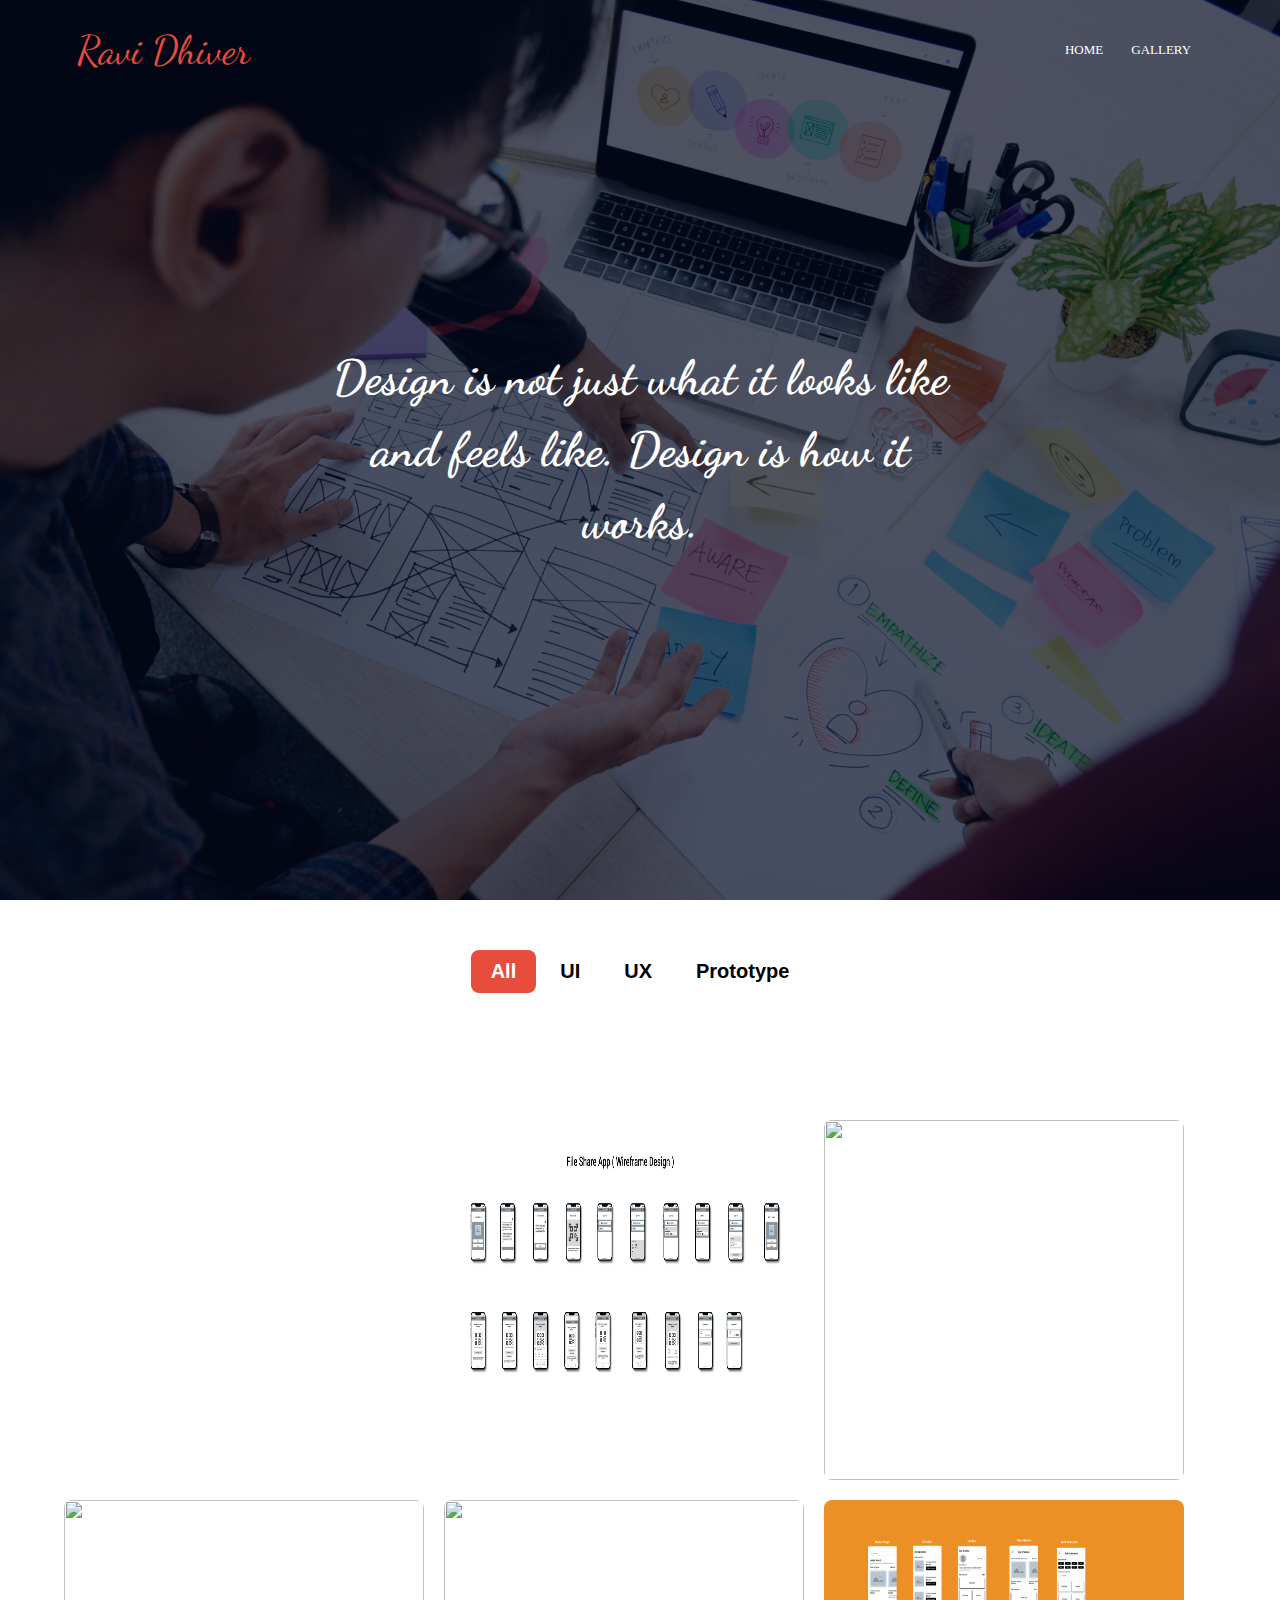
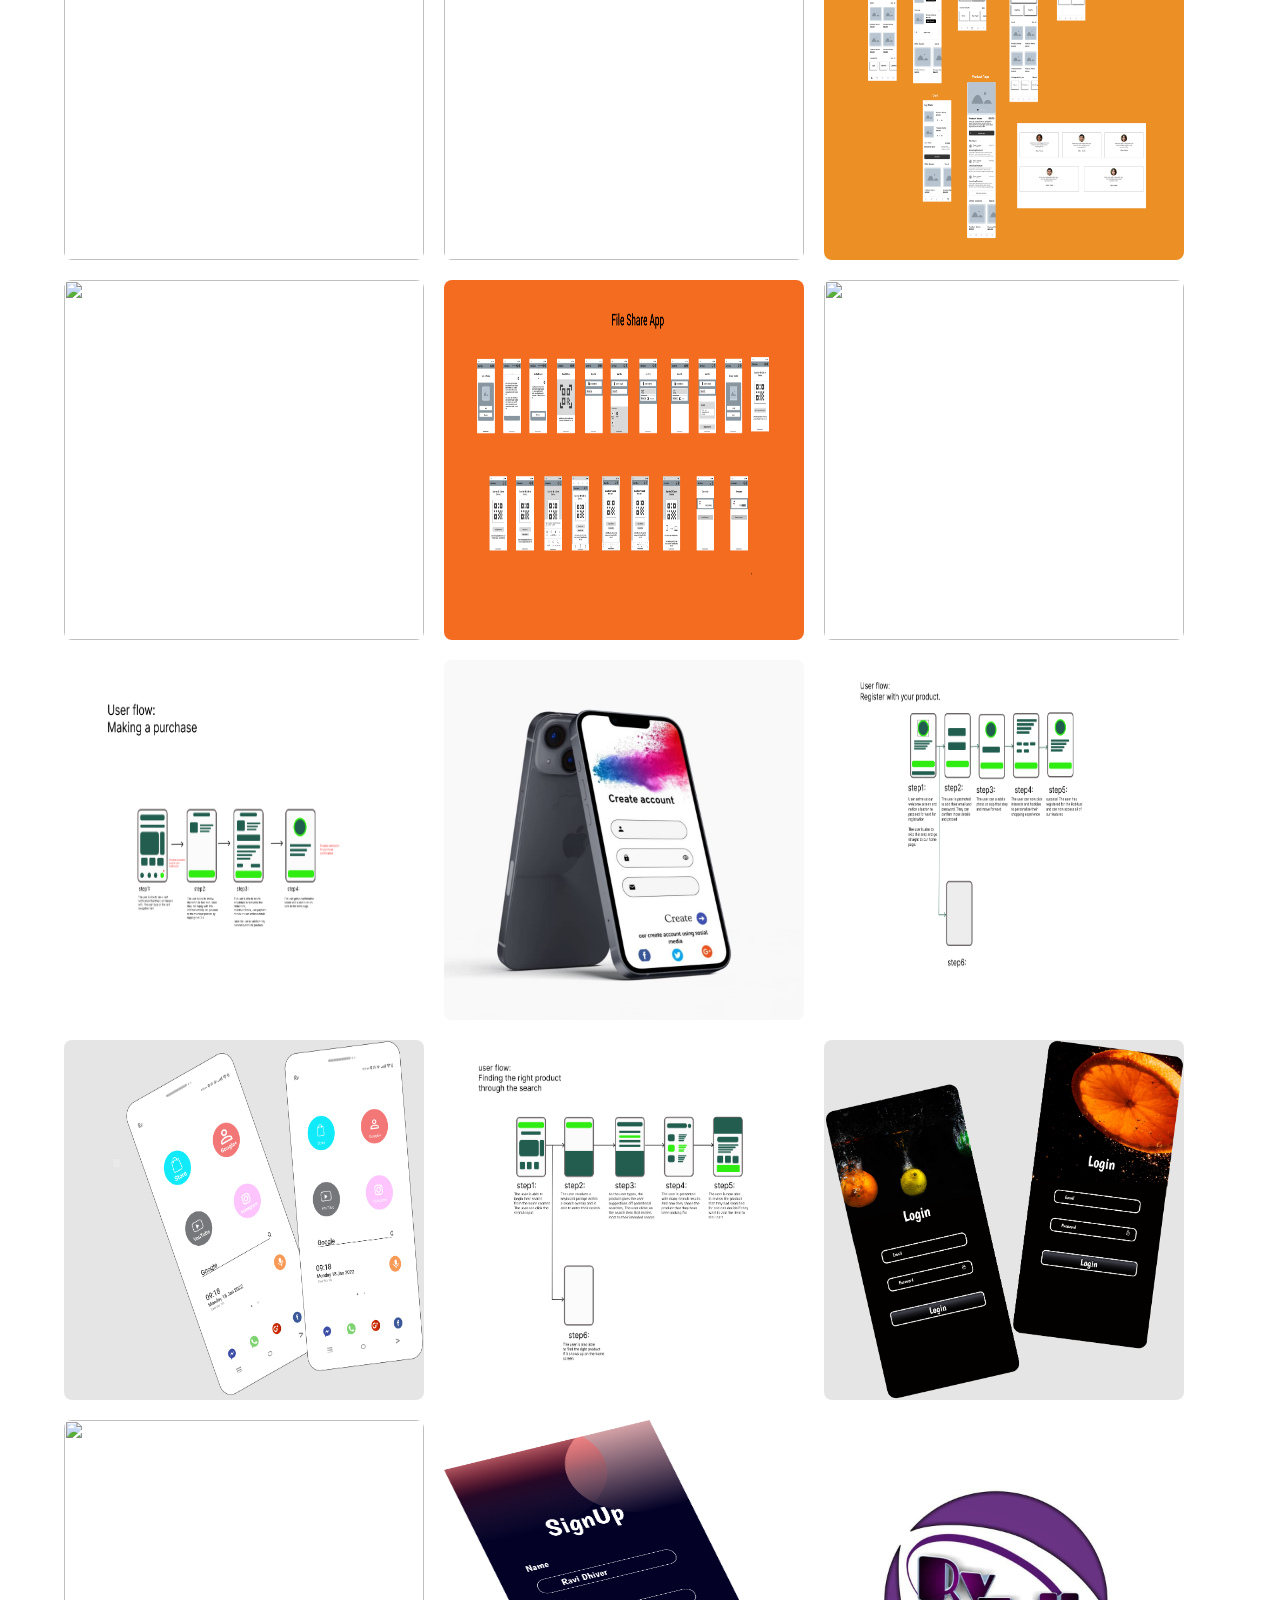
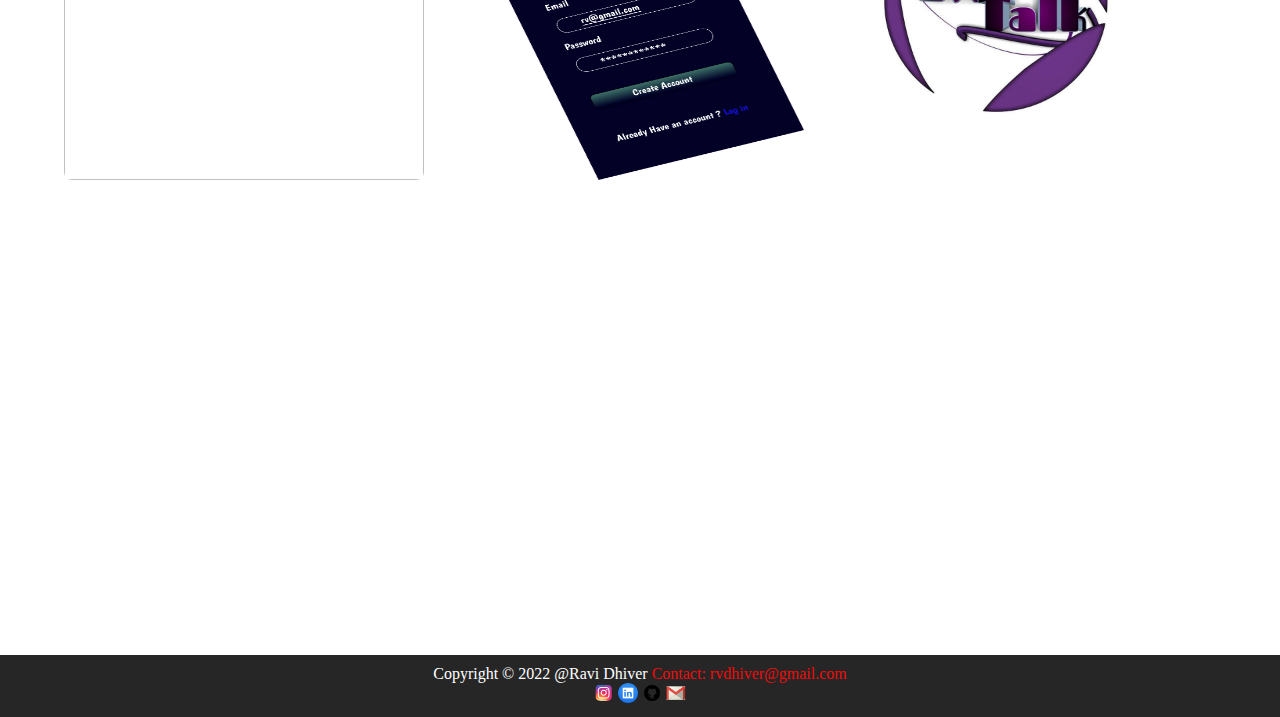
==== index.html @ 319966eb "first commit" ====
<!DOCTYPE html>
<html lang="en">
  <head>
    <meta charset="UTF-8" />
    <meta http-equiv="X-UA-Compatible" content="IE=edge" />
    <meta name="viewport" content="width=device-width, initial-scale=1.0" />
    <title>Photo Gallery</title>
    <link rel="stylesheet" href="style.css" />
    <link
      rel="stylesheet"
      href="https://cdn.jsdelivr.net/npm/@fortawesome/fontawesome-free@6.1.1/css/fontawesome.min.css"
    />
    <link href="https://unpkg.com/aos@2.3.1/dist/aos.css" rel="stylesheet" />
  </head>
  <body>
    <section class="header">
      <nav>
        <div class="logo"><span>Ravi Dhiver</span></div>

        <div class="nav-links" id="navLinks">
            <i class="fa fa-times" onclick="hideMenu()"></i>
            <ul>
                <li><a href="index.html">HOME</a></li>
                <li><a href="gallery.html">GALLERY</a></li>
            </ul>    
        </div>
        <i class="fa fa-bars" onclick="showMenu()"></i>


        <!-- 
            <div class="menu">
          <a href="index.html">Home</a>
          <a href="gallery.html">Gallery</a>
        </div>
    -->

      </nav>

    </section>

    <script>
        var navLinks = document.getElementById("navLinks");
        function showMenu() {
            navLinks.style.right = "0";
        }
        function hideMenu() {
            navLinks.style.right = "-200px";
        }
    </script>

      <section class="h-text">
        <div class="h11">
          <h1 style="font-family: 'Dancing Script', cursive" fade-down>
            Design is not just what it looks like and feels like. Design is how
            it works.
          </h1>
        </div>
      </section>
    </header>

    <section class="filter_gallery">
      <div class="portfolio-menu">
        <ul>
          <li class="active" data-filter="*">All</li>
          <li data-filter=".UI">UI</li>
          <li data-filter=".UX">UX</li>
          <li data-filter=".Prototype">Prototype</li>
        </ul>
      </div>
      <div class="portfolio-item">
        <div class="item UI" data-aos="flip-left">
          <a href="img/UI/UI_01.jpg"><img src="img/UI/UI_01-small.jpg" alt="" width="100" height="100"/></a>
        </div>
        <div class="item UX">
          <a href="img/UX/UX_01.jpg"><img src="img/UX/UX_01-small.jpg" alt="" width="100" height="100"/></a>
        </div>
        <div class="item UI">
          <a href="img/UI/UI_02.jpg"><img src="img/UI/UI_02-small.jpg" alt="" width="100" height="100"/></a>
        </div>
        <div class="item UX">
          <a href="img/UX/UX_02.jpg"><img src="img/UX/UX_02-small.jpg" alt="" width="100" height="100"/></a>
        </div>
        <div class="item UI">
          <a href="img/UI/UI_03.jpg"><img src="img/UI/UI_03-small.jpg" alt="" width="100" height="100"/></a>
        </div>
        <div class="item UX">
          <a href="img/UX/UX_03.jpg"><img src="img/UX/UX_03-small.jpg" alt="" width="100" height="100"/></a>
        </div>
        <div class="item UI">
          <a href="img/UI/UI_04.jpg"><img src="img/UI/UI_04-small.jpg" alt="" width="100" height="100"/></a>
        </div>
        <div class="item UX">
          <a href="img/UX/UX_04.jpg"><img src="img/UX/UX_04-small.jpg" alt="" width="100" height="100"/></a>
        </div>
        <div class="item UI">
          <a href="img/UI/UI_05.jpg"><img src="img/UI/UI_05-small.jpg" alt="" width="100" height="100"/></a>
        </div>
        <div class="item UX">
          <a href="img/UX/UX_05.jpg"><img src="img/UX/UX_05-small.jpg" alt="" width="100" height="100"/></a>
        </div>
        <div class="item UI">
          <a href="img/UI/UI_06.jpg"><img src="img/UI/UI_06-small.jpg" alt="" width="100" height="100"/></a>
        </div>
        <div class="item UX">
          <a href="img/UX/UX_06.jpg"><img src="img/UX/UX_06-small.jpg" alt="" width="100" height="100"/></a>
        </div>
        <div class="item UI">
          <a href="img/UI/UI_07.jpg"><img src="img/UI/UI_07-small.jpg" alt="" width="100" height="100"/></a>
        </div>
        <div class="item UX">
          <a href="img/UX/UX_07.jpg"><img src="img/UX/UX_07-small.jpg" alt="" width="100" height="100"/></a>
        </div>
        <div class="item UI">
          <a href="img/UI/UI_08.jpg"><img src="img/UI/UI_08-small.jpg" alt="" width="100" height="100"/></a>
        </div>
        <div class="item Prototype">
          <a href="#"><img src="#" alt="" width="100" height="100"/></a>
        </div>
        <div class="item UI">
          <a href="img/UI/UI_09.jpg"><img src="img/UI/UI_09-small.jpg" alt="" width="100" height="100"/></a>
        </div>
        <div class="item UI">
          <a href="img/UI/UI_10.jpg"><img src="img/UI/UI_10-small.jpg" alt="" width="100" height="100"/></a>
        </div>

      </div>
    </section>
    <section class="member">
      <div
        class="member-info"
        data-aos="zoom-in-up"
        data-aos-offset="100"
        data-aos-delay="100"
      >
        <h1>Our <span>Informations</span></h1>
      </div>
      <div
        class="member-card"
        data-aos="zoom-in-down"
        data-aos-offset="200"
        data-aos-delay="200"
      >
        <img class="profile" src="img/pro.png" alt="" />
        <p>UI/UX Designer</p>
        <p>rvdhiver@gmail.com</p>
        <h2>* Ravi Dhiver</h2>
        <a href="https://www.instagram.com/mr_rv18/"
          ><img src="img/insta.png" alt="" width="20"
        /></a>
        <a href="https://www.linkedin.com/in/ravi-dhiver-77748018a/"
          ><img src="img/linkdin.png" alt="" width="20"
        /></a>
        <a href="https://github.com/rvdhiver"
          ><img src="img/github.png" alt="" width="20"
        /></a>
        <a href="mailto:rvdhiver@gmail.com"
          ><img src="img/mail.png" alt="" width="20"
        /></a>
      </div>

    </section>

    <footer>
      <p>
        Copyright © 2022 @Ravi Dhiver
        <span class="foot">Contact: rvdhiver@gmail.com</span>
      </p>
      <!--
    <a class="color:white" href="#"><i class="fa-brands fa-github " width="30"></i></a>
    <a href="#"><i class="fa-brands fa-instagram "></i></a>
    <a href="#"><i class="fa-brands fa-linkedin "></i></a>  
    <a href="#"><i class="fa-regular fa-envelope "></i></a>  

    -->

      <a href="https://www.instagram.com/mr_rv18/"
        ><img src="img/insta.png" alt="" width="20"
      /></a>
      <a href="https://www.linkedin.com/in/ravi-dhiver-77748018a/"
        ><img src="img/linkdin.png" alt="" width="20"
      /></a>
      <a href="https://github.com/rvdhiver"
        ><img src="img/github.png" alt="" width="20"
      /></a>
      <a href="mailto:rvdhiver@gmail.com"
        ><img src="img/mail.png" alt="" width="20"
      /></a>
    </footer>

    <script
      src="https://code.jquery.com/jquery-3.6.0.min.js"
      integrity="sha256-/xUj+3OJU5yExlq6GSYGSHk7tPXikynS7ogEvDej/m4="
      crossorigin="anonymous"
    ></script>

    <script src="https://unpkg.com/isotope-layout@3/dist/isotope.pkgd.min.js"></script>

    <script
      src="https://kit.fontawesome.com/be9ceba72b.js"
      crossorigin="anonymous"
    ></script>

    <script src="https://unpkg.com/aos@2.3.1/dist/aos.js"></script>
    <script>
      AOS.init();
    </script>

    <script>
      $(".portfolio-item").isotope({
        // options
        itemSelector: ".item",
        layoutMode: "fitRows",
      });
      $(".portfolio-menu ul li").click(function () {
        $(".portfolio-menu ul li").removeClass("active");
        $(this).addClass("active");

        var selector = $(this).attr("data-filter");
        $(".portfolio-item").isotope({
          filter: selector,
        });
        return false;
      });
    </script>
  </body>
</html>
---- style.css ----
@import url('https://fonts.googleapis.com/css2?family=Dancing+Script:wght@700&display=swap');
*{padding: 0; margin:0; box-sizing: border-box;}

body{
	scroll-behavior: smooth;
		overflow-x: hidden;
}

/*
header{
	width: 100vw;
	height:90vh;
	background:linear-gradient(rgba(0,0,0,0.8),rgba(0,0,0,0.8)), url('img/un1.jpg');
	background-size: cover;
	
	position: relative;
	background-attachment: fixed;
}

*/

.header {
    min-height: 100vh;
    width: 100%;
    background-image: linear-gradient(rgba(4,9,30,0.7),rgba(4,9,30,0.7)),url(img/un1.jpg);
    background-position: center;
    background-size: cover;
    position: relative;
}


nav {
    display: flex;
    padding: 2% 6%;
    justify-content: space-between;
    align-items: center;
}

.nav-links {
    flex: 1;
    text-align: right;
}

.nav-links ul li {
    list-style: none;
    display: inline-block;
    padding: 8px 12px;
    position: relative;
}

.nav-links ul li a {
    color: #fff;
    text-decoration: none;
    font-size: 13px;
}

.nav-links ul li::after {
    content: '';
    width: 0%;
    height: 2px;
    background: #f44336;
    display: block;
    margin: auto;
    transition: 0.5s;
}

.nav-links ul li:hover::after {
    width: 100%;
}

/*
nav {
	z-index: 999;
	width: 100%;
	height: 10%;
	background: white;
	color: black;
	display: flex;
	justify-content: space-between;
	align-items: center;
	padding: 0 80px;
	position: fixed;
	top: 0;

}

*/

h1 {
	font-family: 'Dancing Script', cursive;
}

.logo {
	font-family: sans-serif;
	font-size: 2.5em;
	font-family: 'Dancing Script', cursive;
}
.logo span {
	color: #e74c3c;
}
.menu a{
	text-decoration: none;
	color: black;
	padding: 10px 20px;
	font-family: sans-serif;
	font-size: 20px;
}

.menu a:first-child{
	color: #e74c3c;
}

.menu a:hover{
	color: #e74c3c;
}

.icon i{
	font-size: 20px;
}

.icon i:hover{
	color: #e74c3c;
}

.icon a{
	text-decoration: none;
	background: #e74c3c;
	color: white;
	padding: 10px 20px;
	margin-left: 30px;
	border-radius: 5;
}

.h-text{
	color: white;
	max-width: 700px;
	position: absolute;
	top: 50%;
	left: 50%;
	transform: translate(-50%,-50%);
	text-align: center;
}
#camera{
	font-size: 40px;
	margin-bottom: 10px;
}

.h-text h1{
	font-family: sans-serif;
	font-size: 3em;
	line-height: 1.5em;
}

.h-text input{
	width: 60%;
	padding: 20px;
	border: none;
	outline: none;
	font-size: 20px;
	border-radius: 8px;
}

.h-text button{
	width: 30%;
	padding: 20px;
	background: #e74c3c;
	color: white;
	border: none;
	outline: none;
	border-radius: 8px;
	font-size: 20px;
	margin-top: 30px;
}

.filter-gallery{
	padding: 100px;
}

.portfolio-menu{
	text-align: center;
	margin-bottom: 20px;
	padding: 30px;
	
}

@media(max-width: 700px) {

	.portfolio-menu{
		margin-left: 5%;
	}
    
	}

.portfolio-menu ul li{
	list-style: none;
	display: inline-block;
	margin: 20px 0px;
	font-size: 20px;
	font-weight: bold;
	font-family: sans-serif;
	padding: 10px 20px;
	cursor: pointer;
	/*transition: 0.5s ease; */
	text-align: center; 
	
}

.portfolio-menu ul li:hover{
	color: white;
	background: #e74c3c;
	border-radius: 8px;
}

li.active{
	color: white;
	background: #e74c3c;
	border-radius: 8px;
}

.portfolio-item{
	width: 100%;
	margin: 6%;
	margin-left: 5%;
}
@media(max-width: 700px) {
    .portfolio-item{ 
		width: 100%;
	margin: 6% 15%;
	
	}
    }

.portfolio-item .item{
	width: 360px;
	height: 360px;
	float: left;
	margin-bottom: 20px;
	margin-right: 20px;

}

.portfolio-item .item img{
	width: 100%;
	height: 100%;
	border-radius: 8px;
}

.profile {
	width: 30%;
	margin: 5px 5px;
	
}

.member {
	width: 100%;
	padding: 20px 100px;
	font-family: sans-serif;
	margin-top: -5%;
}

.member-info{
	text-align: center;
}

.member-info h1{
	font-size: 2.5em;
}

.member-info h1 span{
	color: #e74c3c;
}

.member-card{
	text-align: center;
	padding-top: 50px;
	width: 50%;
	margin: auto;
}

.member-card p{
	margin: 20px 0px;
	line-height: 1em;
}

.member-card h2{
	margin: 20px 0px;
}

.m-images{
	width: 100%;
	display: flex;
	margin: 20px 50px;
	overflow: hidden;
}
.m-images img{
	width: 200px;
	height: 200px;
	cursor: pointer;
}

.m-images img:hover{
	transform: scale(1.5);
}

footer{
	width: 100%;
	background: #262626;
	padding: 10px 20px;
    color: white;    
    text-align: center;	
}

.foot {	
	color: rgb(241, 11, 11);
	text-align: right;
 }

 @media(max-width: 700px) {
    .h-text .h11 h1 {
        font-size: 20px;
    }
	nav .logo {
		font-size: 2em;
	}
	.nav-links ul li {
        display: block;
    }
	.nav-links {
        position: absolute;
        background: #f44336;
        height: 100vh;
        width: 200px;
        top: 0;
        right: -200px;
        text-align: left;
        z-index: 2;
        transition: 1s;
    }

    nav .fa {
        display: block;
        color: #fff;
        margin: 10px;
        font-size: 22px;
        cursor: pointer;
    }

	
}
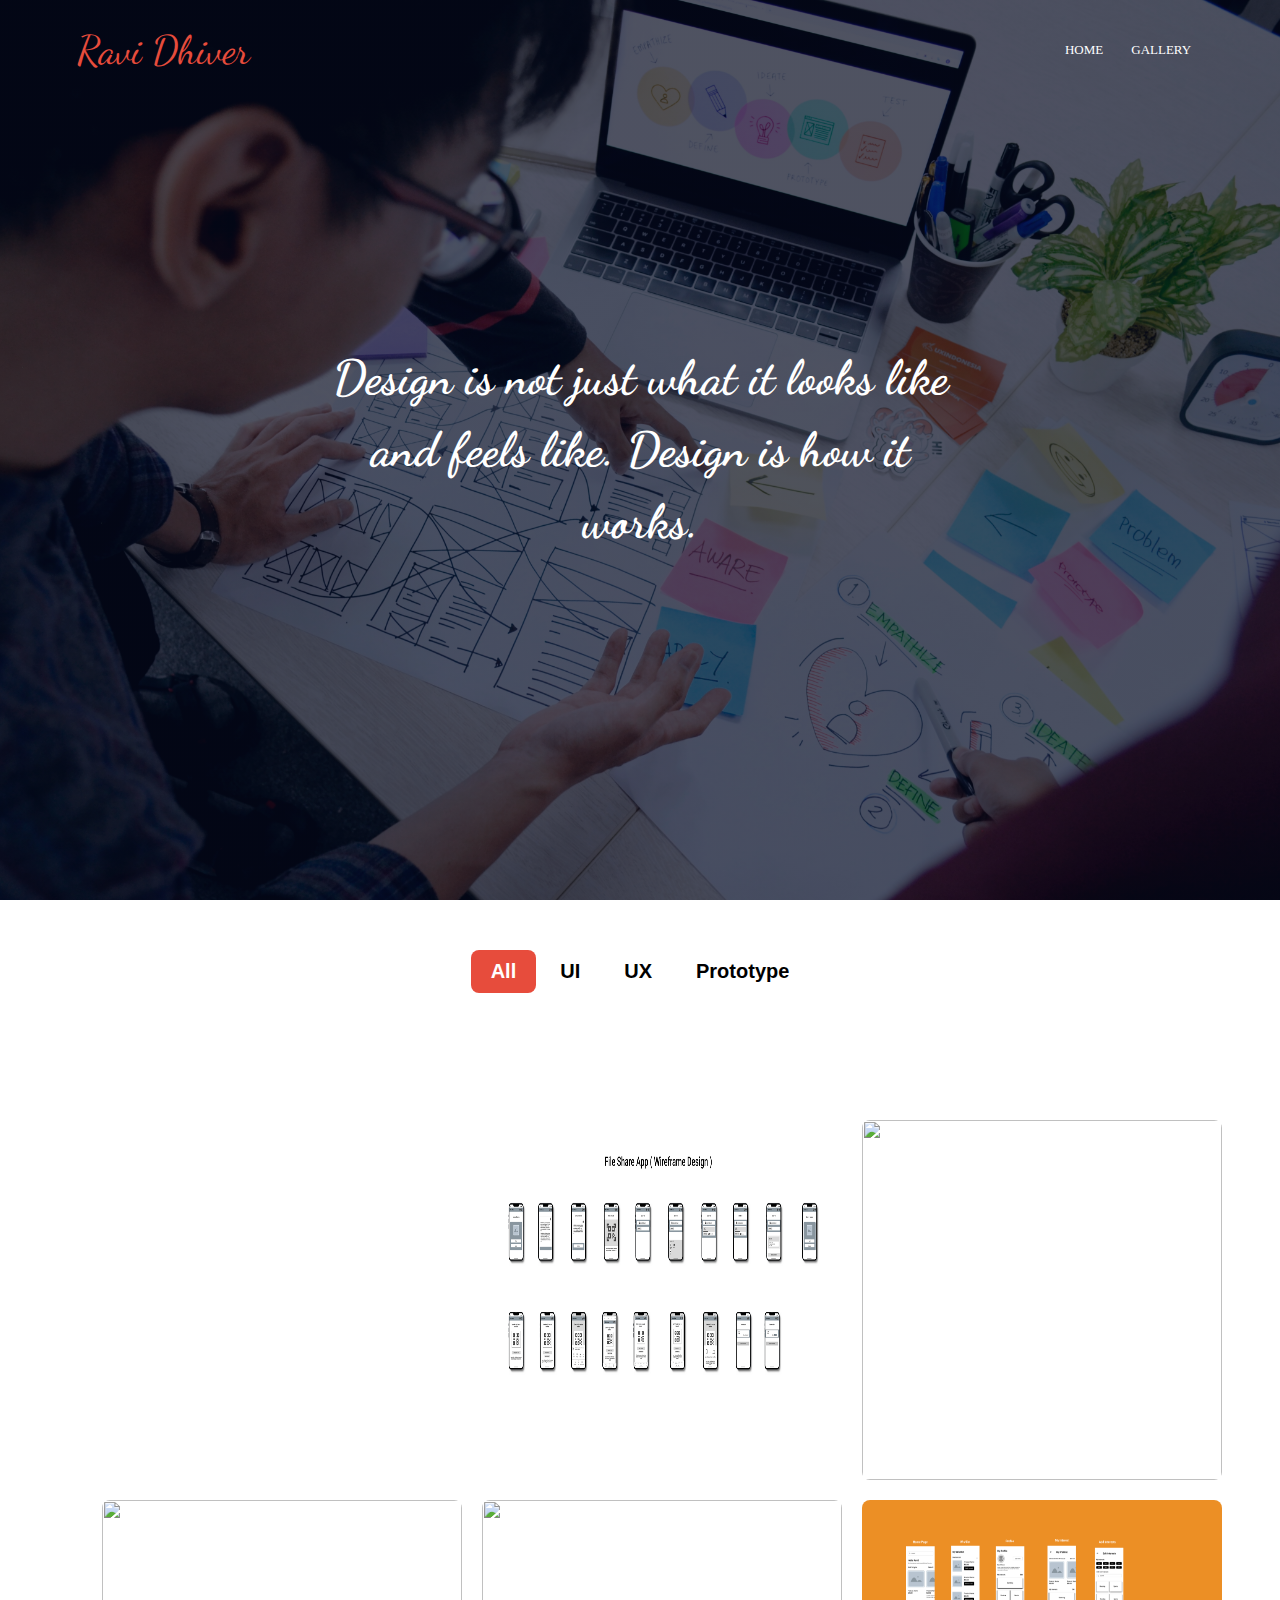
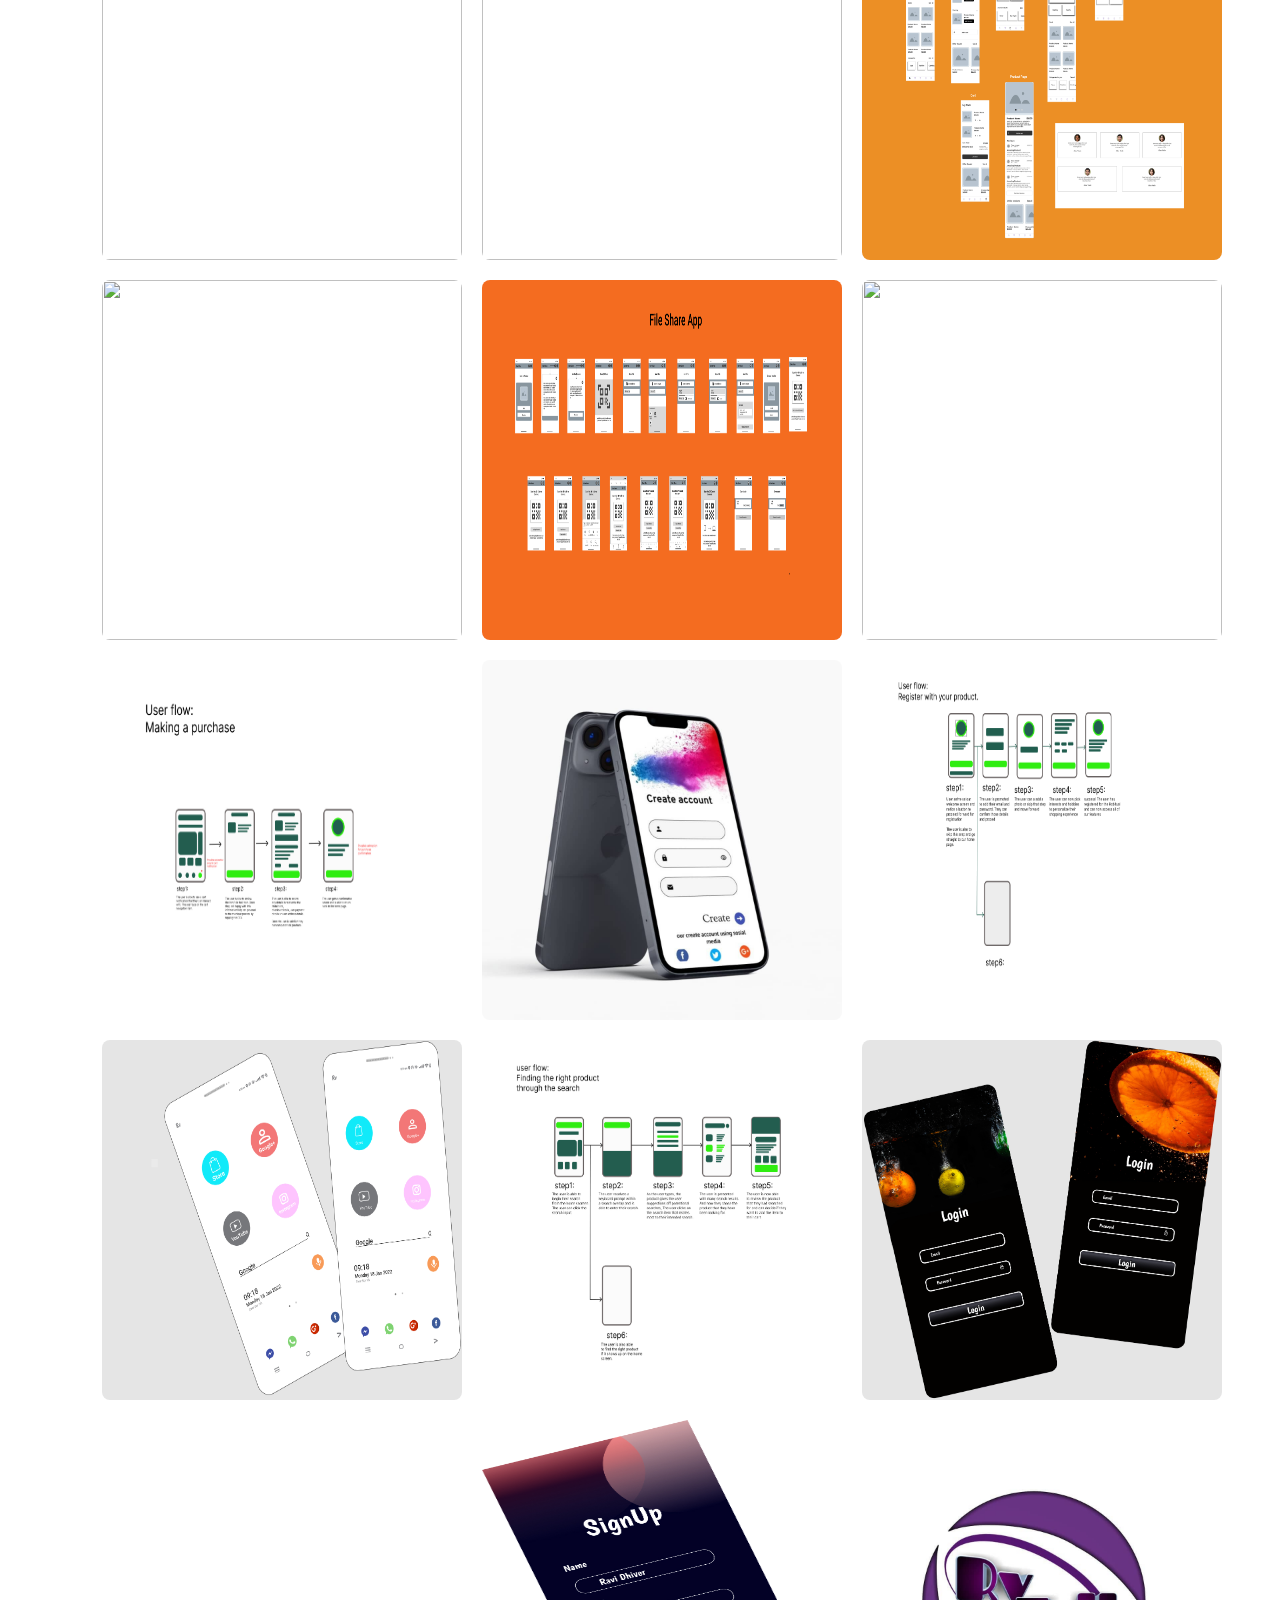
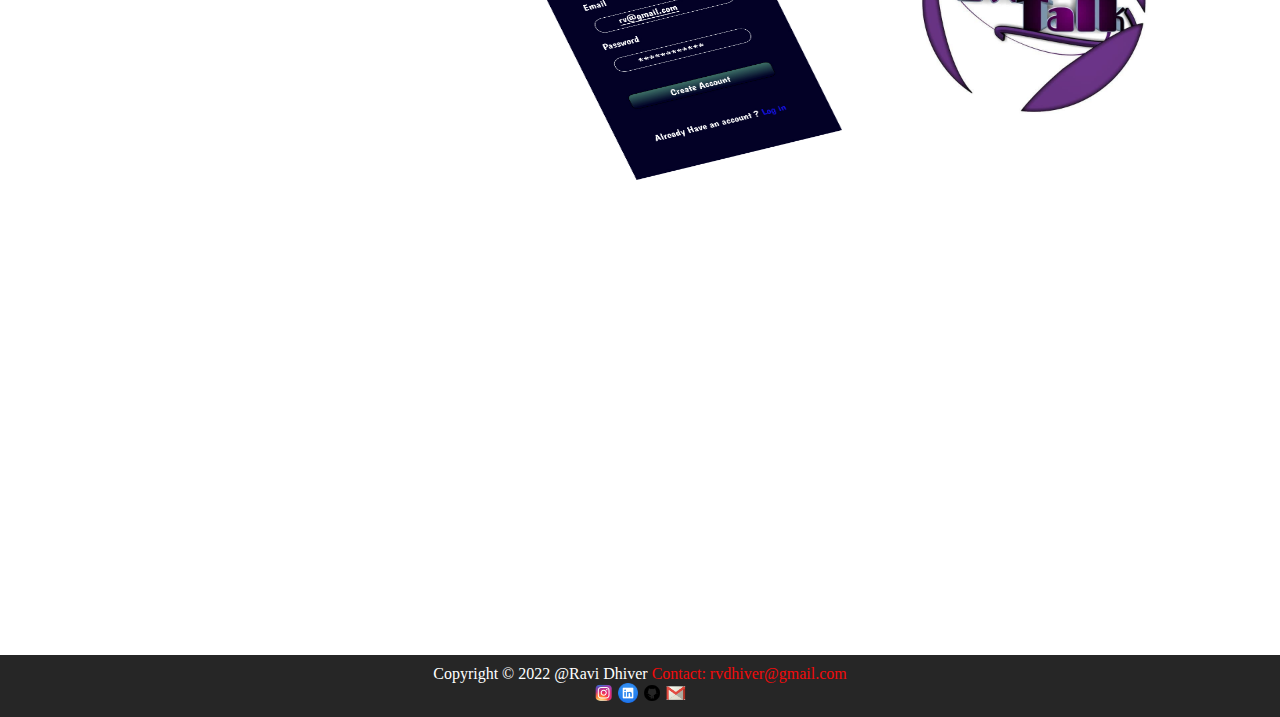
==== commit 4b0eee2e: "Update index.html" ====
--- a/index.html
+++ b/index.html
@@ -114,7 +114,7 @@
           <a href="img/UI/UI_08.jpg"><img src="img/UI/UI_08-small.jpg" alt="" width="100" height="100"/></a>
         </div>
         <div class="item Prototype">
-          <a href="#"><img src="#" alt="" width="100" height="100"/></a>
+         
         </div>
         <div class="item UI">
           <a href="img/UI/UI_09.jpg"><img src="img/UI/UI_09-small.jpg" alt="" width="100" height="100"/></a>
--- a/style.css
+++ b/style.css
@@ -220,13 +220,15 @@
 
 .portfolio-item{
 	width: 100%;
-	margin: 6%;
-	margin-left: 5%;
+	margin-top: 6%;
+	margin-left: 8%;
+	
 }
 @media(max-width: 700px) {
     .portfolio-item{ 
 		width: 100%;
-	margin: 6% 15%;
+	margin: 6% 10%;
+
 	
 	}
     }
@@ -347,4 +349,4 @@
     }
 
 	
-}+}
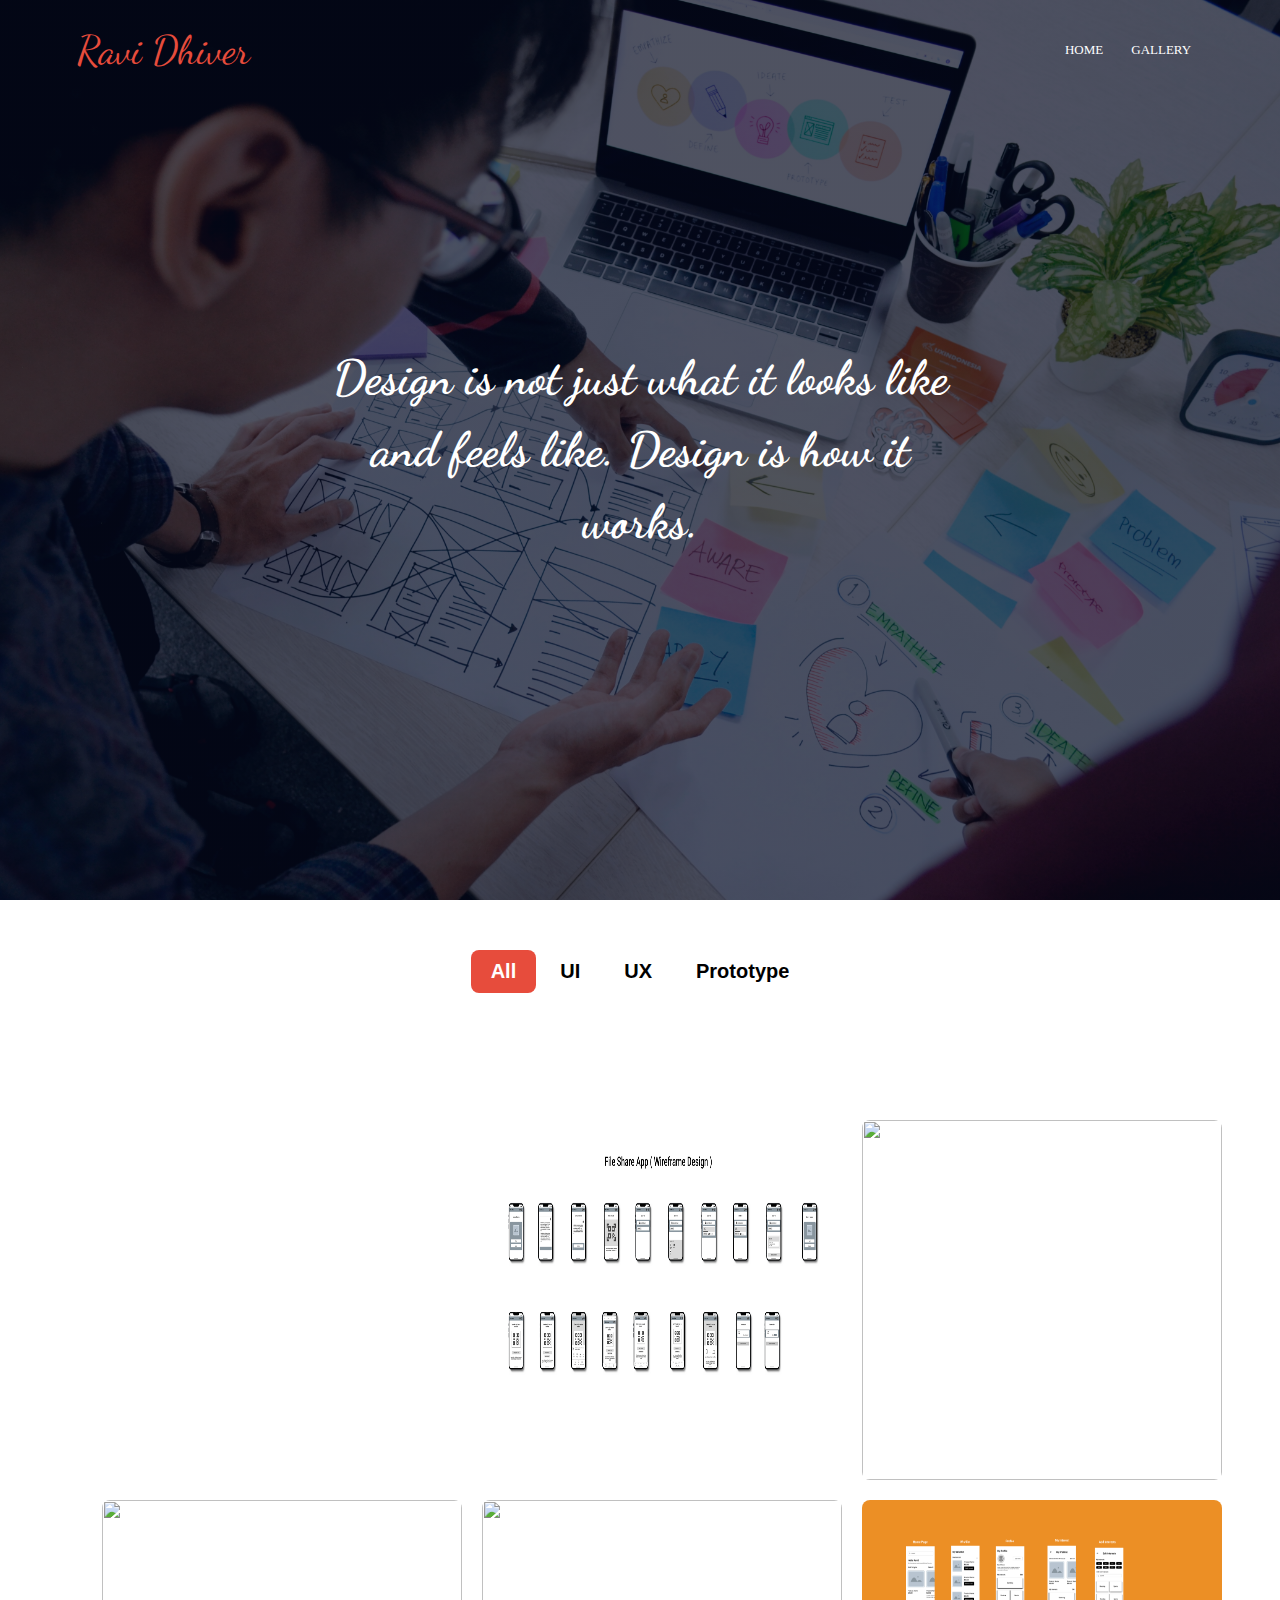
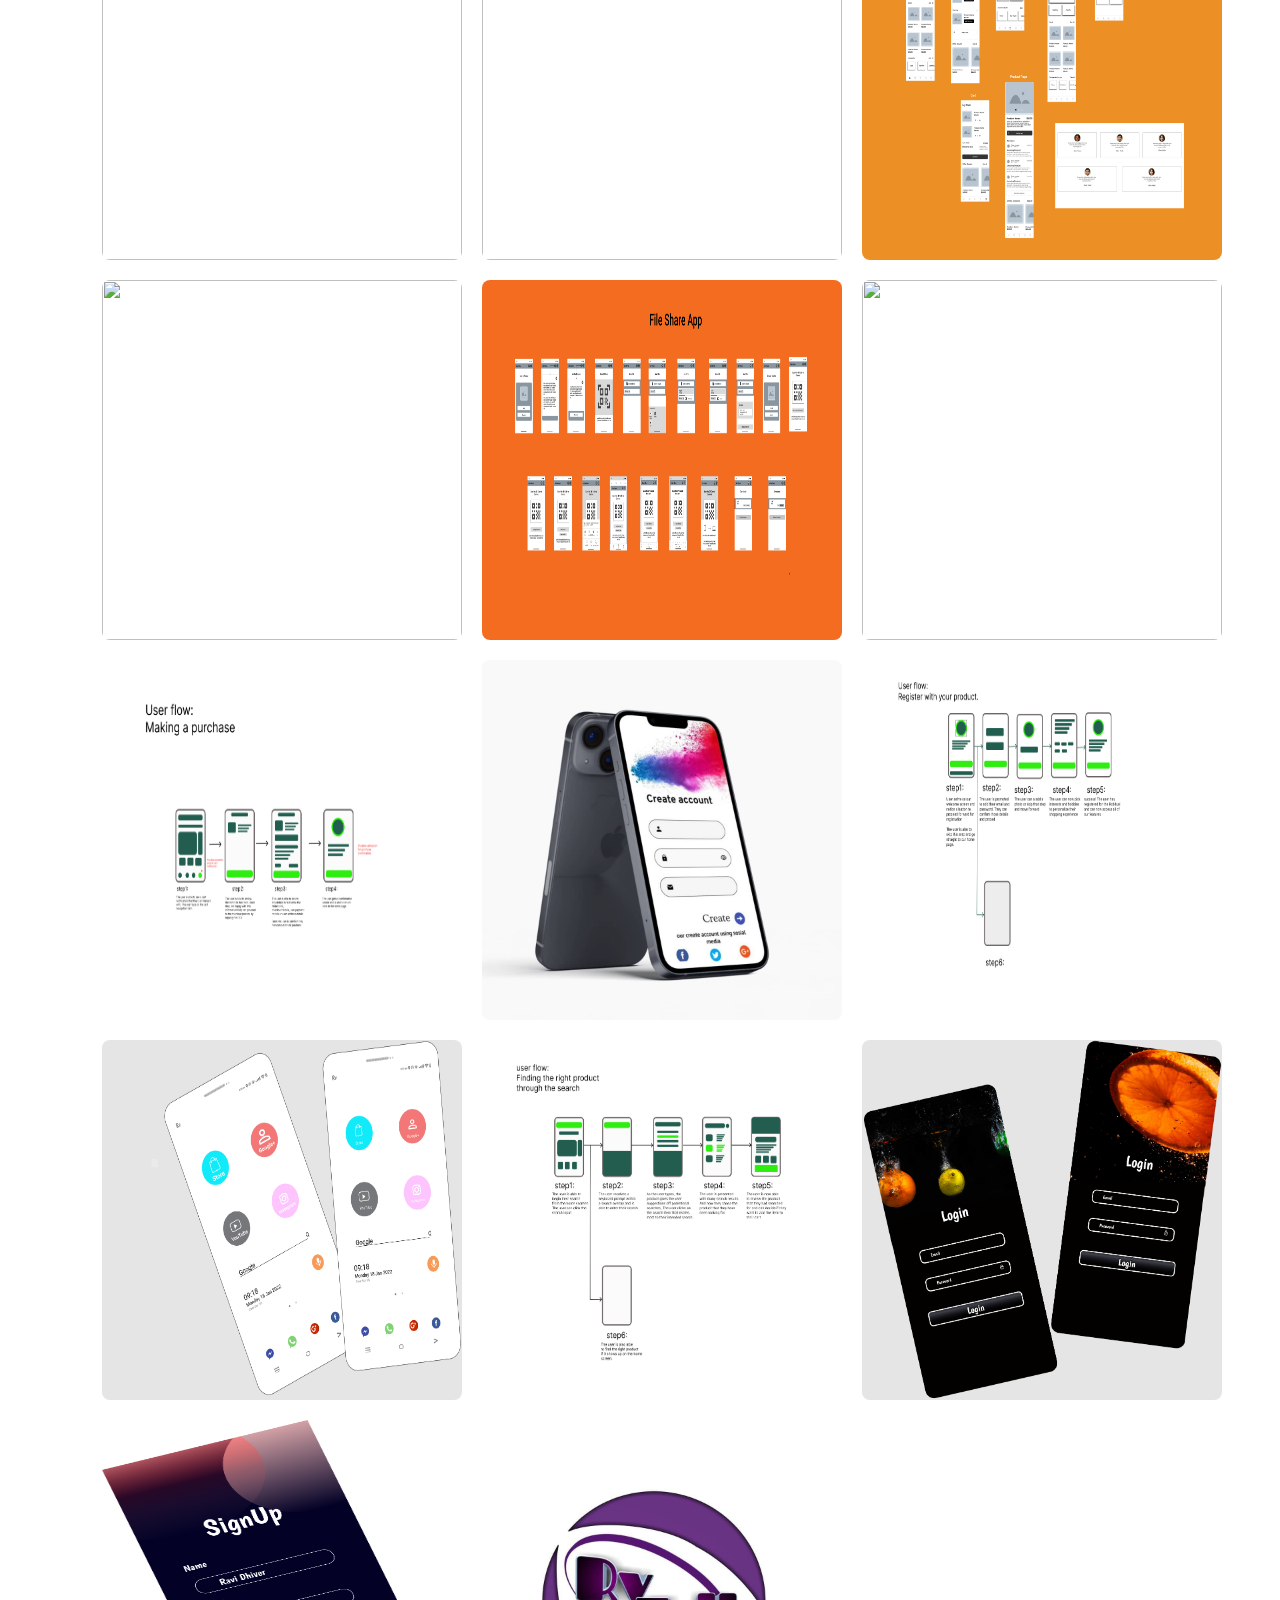
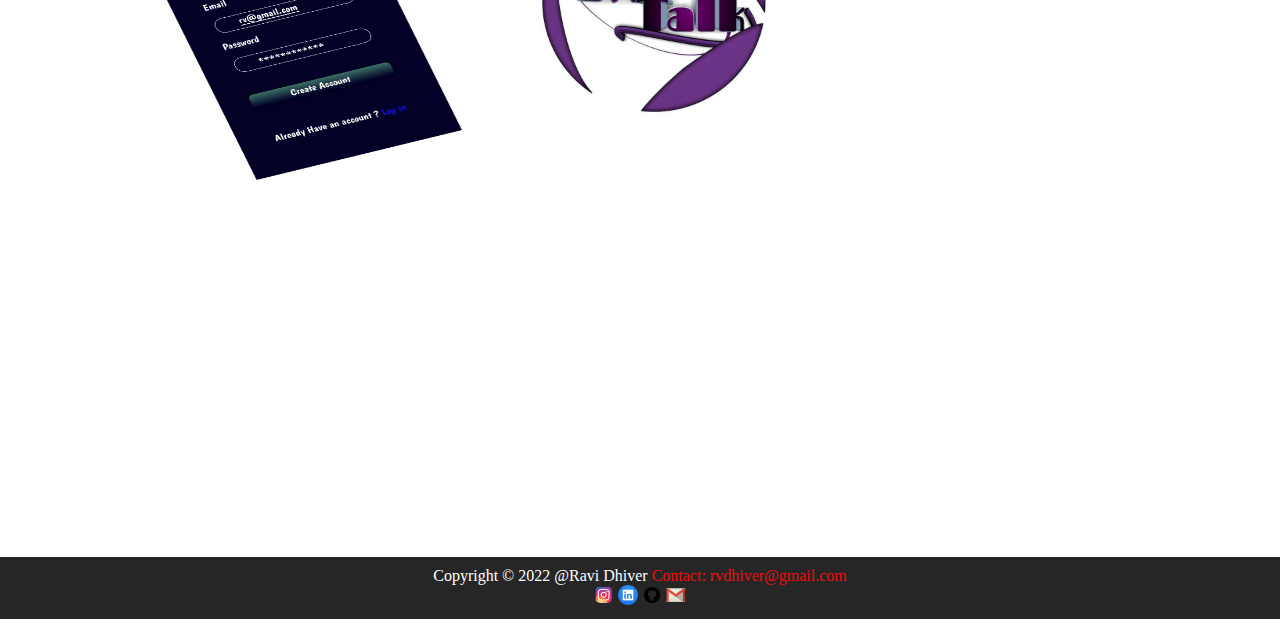
==== commit 5e851dc1: "Update index.html" ====
--- a/index.html
+++ b/index.html
@@ -113,9 +113,7 @@
         <div class="item UI">
           <a href="img/UI/UI_08.jpg"><img src="img/UI/UI_08-small.jpg" alt="" width="100" height="100"/></a>
         </div>
-        <div class="item Prototype">
-         
-        </div>
+ 
         <div class="item UI">
           <a href="img/UI/UI_09.jpg"><img src="img/UI/UI_09-small.jpg" alt="" width="100" height="100"/></a>
         </div>
